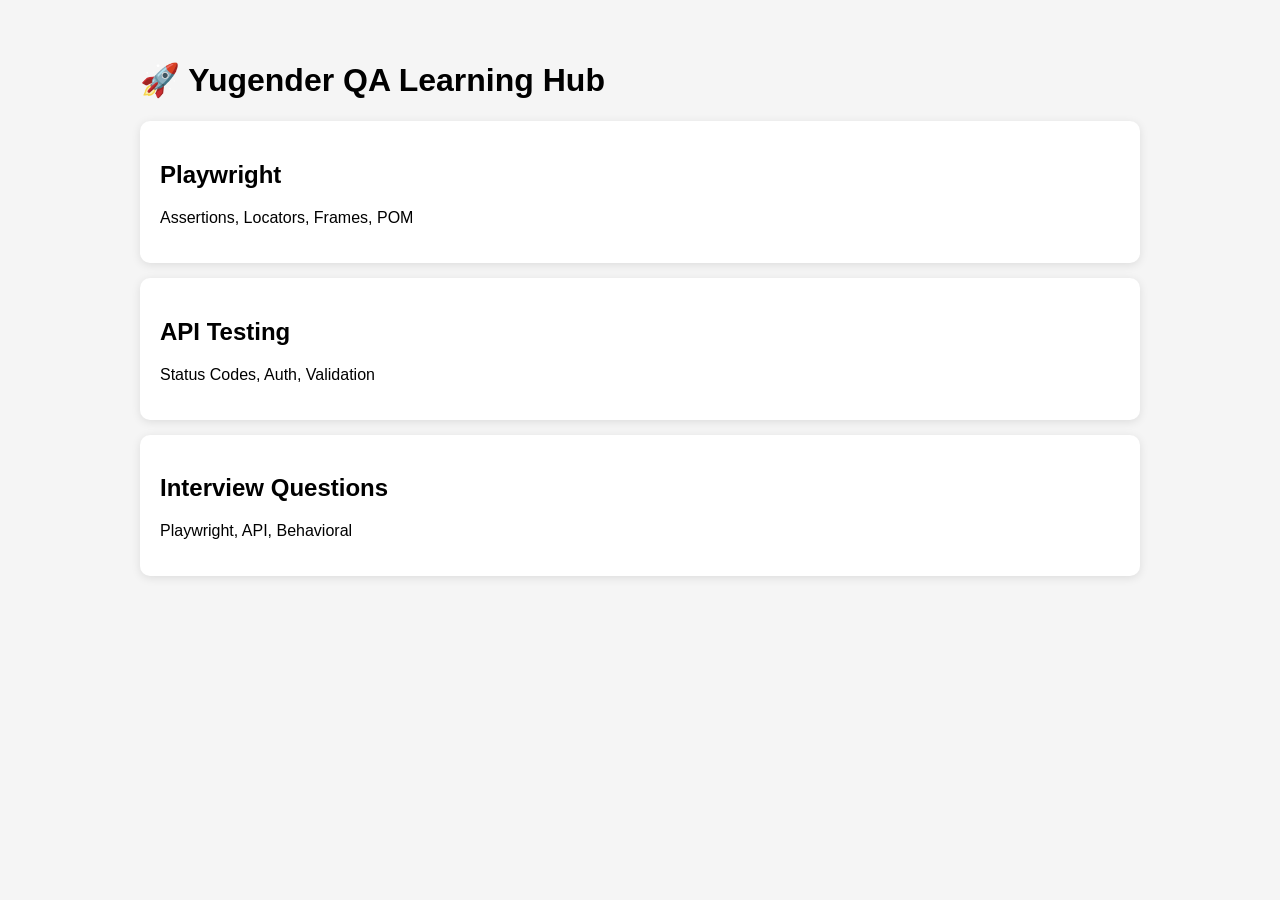
==== index.html @ 377f9d1c "Add initial HTML structure for QA Hub" ====
<!DOCTYPE html>
<html>
<head>
    <title>Yugender QA Hub</title>
    <style>
        body{
            font-family:Arial;
            max-width:1000px;
            margin:auto;
            padding:40px;
            background:#f5f5f5;
        }
        .card{
            background:white;
            padding:20px;
            border-radius:10px;
            margin:15px 0;
            box-shadow:0 2px 10px rgba(0,0,0,.1);
        }
    </style>
</head>
<body>
    <h1>🚀 Yugender QA Learning Hub</h1>

    <div class="card">
        <h2>Playwright</h2>
        <p>Assertions, Locators, Frames, POM</p>
    </div>

    <div class="card">
        <h2>API Testing</h2>
        <p>Status Codes, Auth, Validation</p>
    </div>

    <div class="card">
        <h2>Interview Questions</h2>
        <p>Playwright, API, Behavioral</p>
    </div>
</body>
</html>
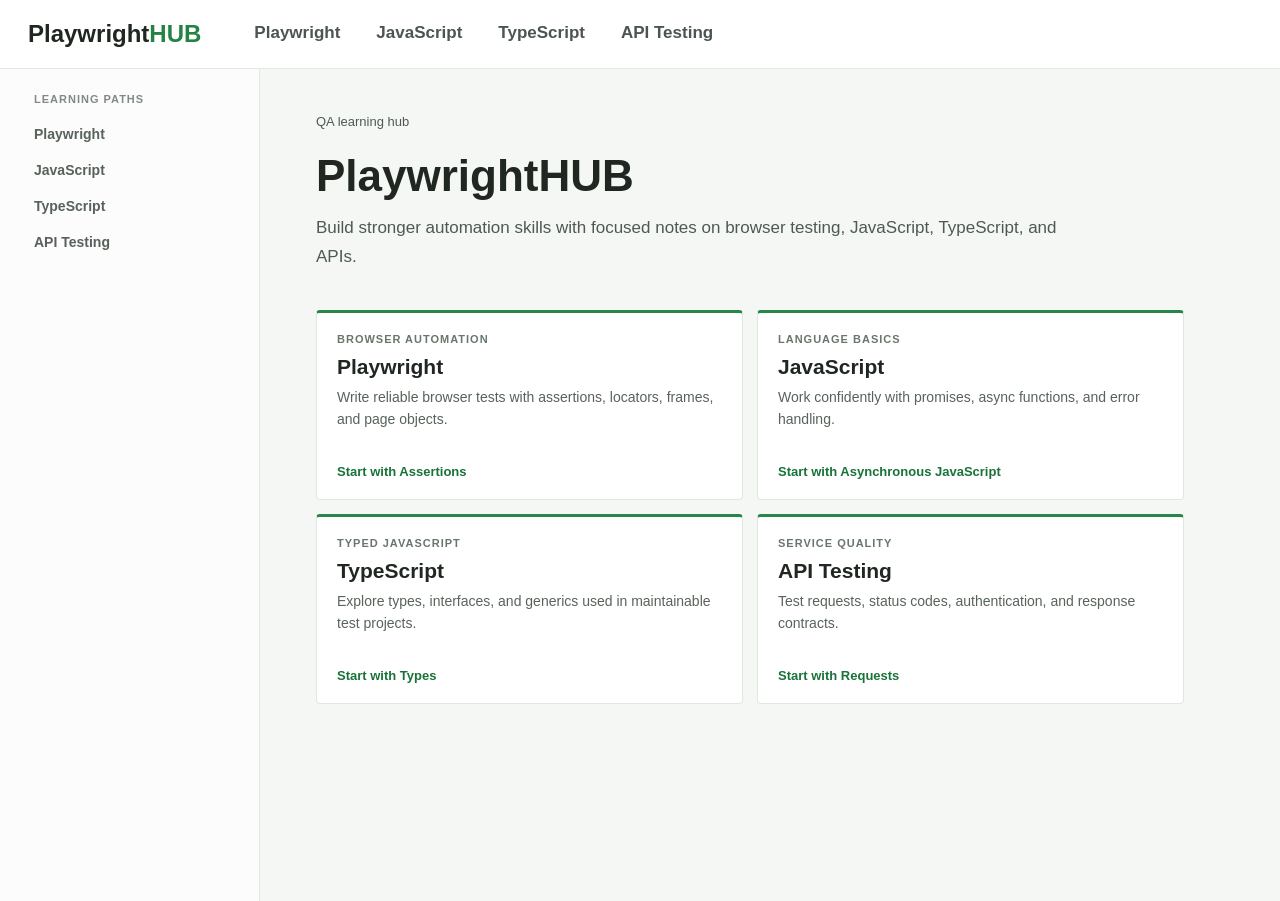
==== commit eaf76ae7: "push1" ====
--- a/index.html
+++ b/index.html
@@ -1,40 +1,62 @@
 <!DOCTYPE html>
-<html>
+<html lang="en">
 <head>
-    <title>Yugender QA Hub</title>
-    <style>
-        body{
-            font-family:Arial;
-            max-width:1000px;
-            margin:auto;
-            padding:40px;
-            background:#f5f5f5;
-        }
-        .card{
-            background:white;
-            padding:20px;
-            border-radius:10px;
-            margin:15px 0;
-            box-shadow:0 2px 10px rgba(0,0,0,.1);
-        }
-    </style>
+    <meta charset="UTF-8">
+    <meta name="viewport" content="width=device-width, initial-scale=1">
+    <title>PlaywrightHUB | QA Learning Hub</title>
+    <link rel="stylesheet" href="styles.css">
 </head>
 <body>
-    <h1>🚀 Yugender QA Learning Hub</h1>
-
-    <div class="card">
-        <h2>Playwright</h2>
-        <p>Assertions, Locators, Frames, POM</p>
-    </div>
-
-    <div class="card">
-        <h2>API Testing</h2>
-        <p>Status Codes, Auth, Validation</p>
-    </div>
-
-    <div class="card">
-        <h2>Interview Questions</h2>
-        <p>Playwright, API, Behavioral</p>
+    <header class="site-header">
+        <div class="header-inner">
+            <a class="brand" href="index.html" aria-current="page">Playwright<span>HUB</span></a>
+            <nav class="top-nav" aria-label="Main navigation">
+                <a href="Playwright/index.html">Playwright</a>
+                <a href="Javascript/Asynchronus.html">JavaScript</a>
+                <a href="TypeScript/Types.html">TypeScript</a>
+                <a href="APITesting/Requests.html">API Testing</a>
+            </nav>
+        </div>
+    </header>
+    <div class="docs-layout">
+        <aside class="sidebar" aria-label="Learning paths">
+            <p class="sidebar-label">Learning paths</p>
+            <a href="Playwright/index.html">Playwright</a>
+            <a href="Javascript/Asynchronus.html">JavaScript</a>
+            <a href="TypeScript/Types.html">TypeScript</a>
+            <a href="APITesting/Requests.html">API Testing</a>
+        </aside>
+        <main class="article home-article">
+            <p class="breadcrumb">QA learning hub</p>
+            <h1>PlaywrightHUB</h1>
+            <p class="intro">Build stronger automation skills with focused notes on browser testing, JavaScript, TypeScript, and APIs.</p>
+            <section class="category-grid" aria-label="Learning categories">
+                <a class="category-card" href="Playwright/index.html">
+                    <span class="category-kicker">Browser automation</span>
+                    <h2>Playwright</h2>
+                    <p>Write reliable browser tests with assertions, locators, frames, and page objects.</p>
+                    <span class="category-action">Start with Assertions</span>
+                </a>
+                <a class="category-card" href="Javascript/Asynchronus.html">
+                    <span class="category-kicker">Language basics</span>
+                    <h2>JavaScript</h2>
+                    <p>Work confidently with promises, async functions, and error handling.</p>
+                    <span class="category-action">Start with Asynchronous JavaScript</span>
+                </a>
+                <a class="category-card" href="TypeScript/Types.html">
+                    <span class="category-kicker">Typed JavaScript</span>
+                    <h2>TypeScript</h2>
+                    <p>Explore types, interfaces, and generics used in maintainable test projects.</p>
+                    <span class="category-action">Start with Types</span>
+                </a>
+                <a class="category-card" href="APITesting/Requests.html">
+                    <span class="category-kicker">Service quality</span>
+                    <h2>API Testing</h2>
+                    <p>Test requests, status codes, authentication, and response contracts.</p>
+                    <span class="category-action">Start with Requests</span>
+                </a>
+            </section>
+        </main>
     </div>
 </body>
-</html>
+</html>
--- a/styles.css
+++ b/styles.css
@@ -0,0 +1,318 @@
+:root {
+    color-scheme: light;
+    font-family: "Segoe UI", "Trebuchet MS", sans-serif;
+    color: #202620;
+    background: #f5f7f5;
+    font-synthesis: none;
+}
+
+* {
+    box-sizing: border-box;
+}
+
+body {
+    min-width: 320px;
+    margin: 0;
+}
+
+a {
+    color: inherit;
+}
+
+.site-header {
+    position: sticky;
+    z-index: 2;
+    top: 0;
+    background: #fff;
+    border-bottom: 1px solid #e3e8e3;
+}
+
+.header-inner {
+    display: flex;
+    min-height: 68px;
+    max-width: 1440px;
+    align-items: center;
+    gap: 38px;
+    margin: 0 auto;
+    padding: 0 28px;
+}
+
+.brand {
+    flex: 0 0 auto;
+    color: #202620;
+    font-family: Inter, "Segoe UI", sans-serif;
+    font-size: 24px;
+    font-weight: 720;
+    text-decoration: none;
+    white-space: nowrap;
+}
+
+.brand span {
+    color: #248343;
+}
+
+.top-nav {
+    display: flex;
+    flex: 1 1 auto;
+    min-width: 0;
+    align-items: stretch;
+    gap: 6px;
+    overflow-x: auto;
+    scrollbar-width: none;
+}
+
+.top-nav::-webkit-scrollbar {
+    display: none;
+}
+
+.top-nav a {
+    display: flex;
+    min-height: 68px;
+    align-items: center;
+    padding: 0 15px;
+    border-bottom: 3px solid transparent;
+    color: #4c554e;
+    font-family: Inter, "Segoe UI", sans-serif;
+    font-size: 17px;
+    font-weight: 600;
+    text-decoration: none;
+    white-space: nowrap;
+}
+
+.top-nav a:hover,
+.top-nav a[aria-current="page"] {
+    border-bottom-color: #238443;
+    color: #187338;
+}
+
+.docs-layout {
+    display: grid;
+    max-width: 1440px;
+    min-height: calc(100vh - 68px);
+    grid-template-columns: 260px minmax(0, 1fr);
+    margin: 0 auto;
+}
+
+.topic-content {
+    min-width: 0;
+    height: calc(100vh - 68px);
+}
+
+.topic-frame {
+    display: block;
+    width: 100%;
+    height: 100%;
+    border: 0;
+    background: #fff;
+}
+
+.sidebar {
+    position: sticky;
+    top: 68px;
+    height: calc(100vh - 68px);
+    overflow-y: auto;
+    padding: 24px 14px 32px 22px;
+    border-right: 1px solid #e3e8e3;
+    background: #fbfcfb;
+}
+
+.sidebar-label {
+    margin: 0 12px 12px;
+    color: #828a83;
+    font-size: 11px;
+    font-weight: 700;
+    letter-spacing: 1px;
+    text-transform: uppercase;
+}
+
+.sidebar a {
+    display: block;
+    margin: 2px 0;
+    padding: 9px 12px;
+    border-radius: 4px;
+    color: #58615a;
+    font-size: 14px;
+    font-weight: 550;
+    text-decoration: none;
+}
+
+.sidebar a:hover,
+.sidebar a[aria-current="location"] {
+    background: #eaf4ec;
+    color: #187338;
+}
+
+.article {
+    width: min(100%, 980px);
+    padding: 42px 56px 80px;
+}
+
+.breadcrumb {
+    margin: 0 0 18px;
+    color: #738076;
+    font-size: 13px;
+}
+
+h1,
+h2,
+h3,
+p {
+    margin-top: 0;
+}
+
+h1 {
+    margin-bottom: 14px;
+    color: #202620;
+    font-size: clamp(32px, 4vw, 44px);
+    line-height: 1.12;
+}
+
+.intro {
+    max-width: 760px;
+    margin-bottom: 38px;
+    color: #525d54;
+    font-size: 17px;
+    line-height: 1.7;
+}
+
+.article section {
+    scroll-margin-top: 92px;
+    margin-top: 38px;
+}
+
+.article h2 {
+    margin-bottom: 12px;
+    font-size: 25px;
+}
+
+.article p {
+    color: #4e5951;
+    line-height: 1.7;
+}
+
+.code-sample {
+    overflow-x: auto;
+    margin: 16px 0 0;
+    padding: 18px 20px;
+    border: 1px solid #e5e9e5;
+    border-radius: 5px;
+    background: #f0f3f1;
+    color: #26332a;
+    font: 13px/1.7 Consolas, "Courier New", monospace;
+    white-space: pre;
+}
+
+.category-grid {
+    display: grid;
+    grid-template-columns: repeat(2, minmax(0, 1fr));
+    gap: 14px;
+}
+
+.category-card {
+    display: flex;
+    min-height: 190px;
+    flex-direction: column;
+    align-items: flex-start;
+    padding: 20px;
+    border: 1px solid #e0e7e1;
+    border-top: 3px solid #278648;
+    border-radius: 4px;
+    background: #fff;
+    text-decoration: none;
+    transition: border-color 160ms ease, transform 160ms ease;
+}
+
+.category-card:hover {
+    transform: translateY(-2px);
+    border-color: #a8c9af;
+}
+
+.category-kicker {
+    margin-bottom: 10px;
+    color: #68766b;
+    font-size: 11px;
+    font-weight: 700;
+    letter-spacing: 1px;
+    text-transform: uppercase;
+}
+
+.category-card h2 {
+    margin-bottom: 8px;
+    font-size: 21px;
+}
+
+.category-card p {
+    margin-bottom: 18px;
+    color: #58635a;
+    font-size: 14px;
+    line-height: 1.55;
+}
+
+.category-action {
+    margin-top: auto;
+    color: #187338;
+    font-size: 13px;
+    font-weight: 700;
+}
+
+@media (max-width: 760px) {
+    .header-inner {
+        min-height: 64px;
+        gap: 14px;
+        padding: 0 12px;
+    }
+
+    .brand {
+        font-size: 20px;
+    }
+
+    .top-nav {
+        flex: 1 1 0;
+        gap: 2px;
+        margin: 0;
+        padding: 0;
+    }
+
+    .top-nav a {
+        min-height: 64px;
+        padding: 0 9px;
+        font-size: 15px;
+    }
+
+    .docs-layout {
+        display: block;
+    }
+
+.topic-content {
+    height: calc(100vh - 64px);
+        min-height: 680px;
+    }
+
+    .sidebar {
+        position: static;
+        display: flex;
+        height: auto;
+        overflow-x: auto;
+        gap: 4px;
+        padding: 10px 12px;
+        border-right: 0;
+        border-bottom: 1px solid #e3e8e3;
+    }
+
+    .sidebar-label {
+        display: none;
+    }
+
+    .sidebar a {
+        flex: 0 0 auto;
+        margin: 0;
+    }
+
+    .article {
+        padding: 30px 22px 64px;
+    }
+
+    .category-grid {
+        grid-template-columns: 1fr;
+    }
+}
